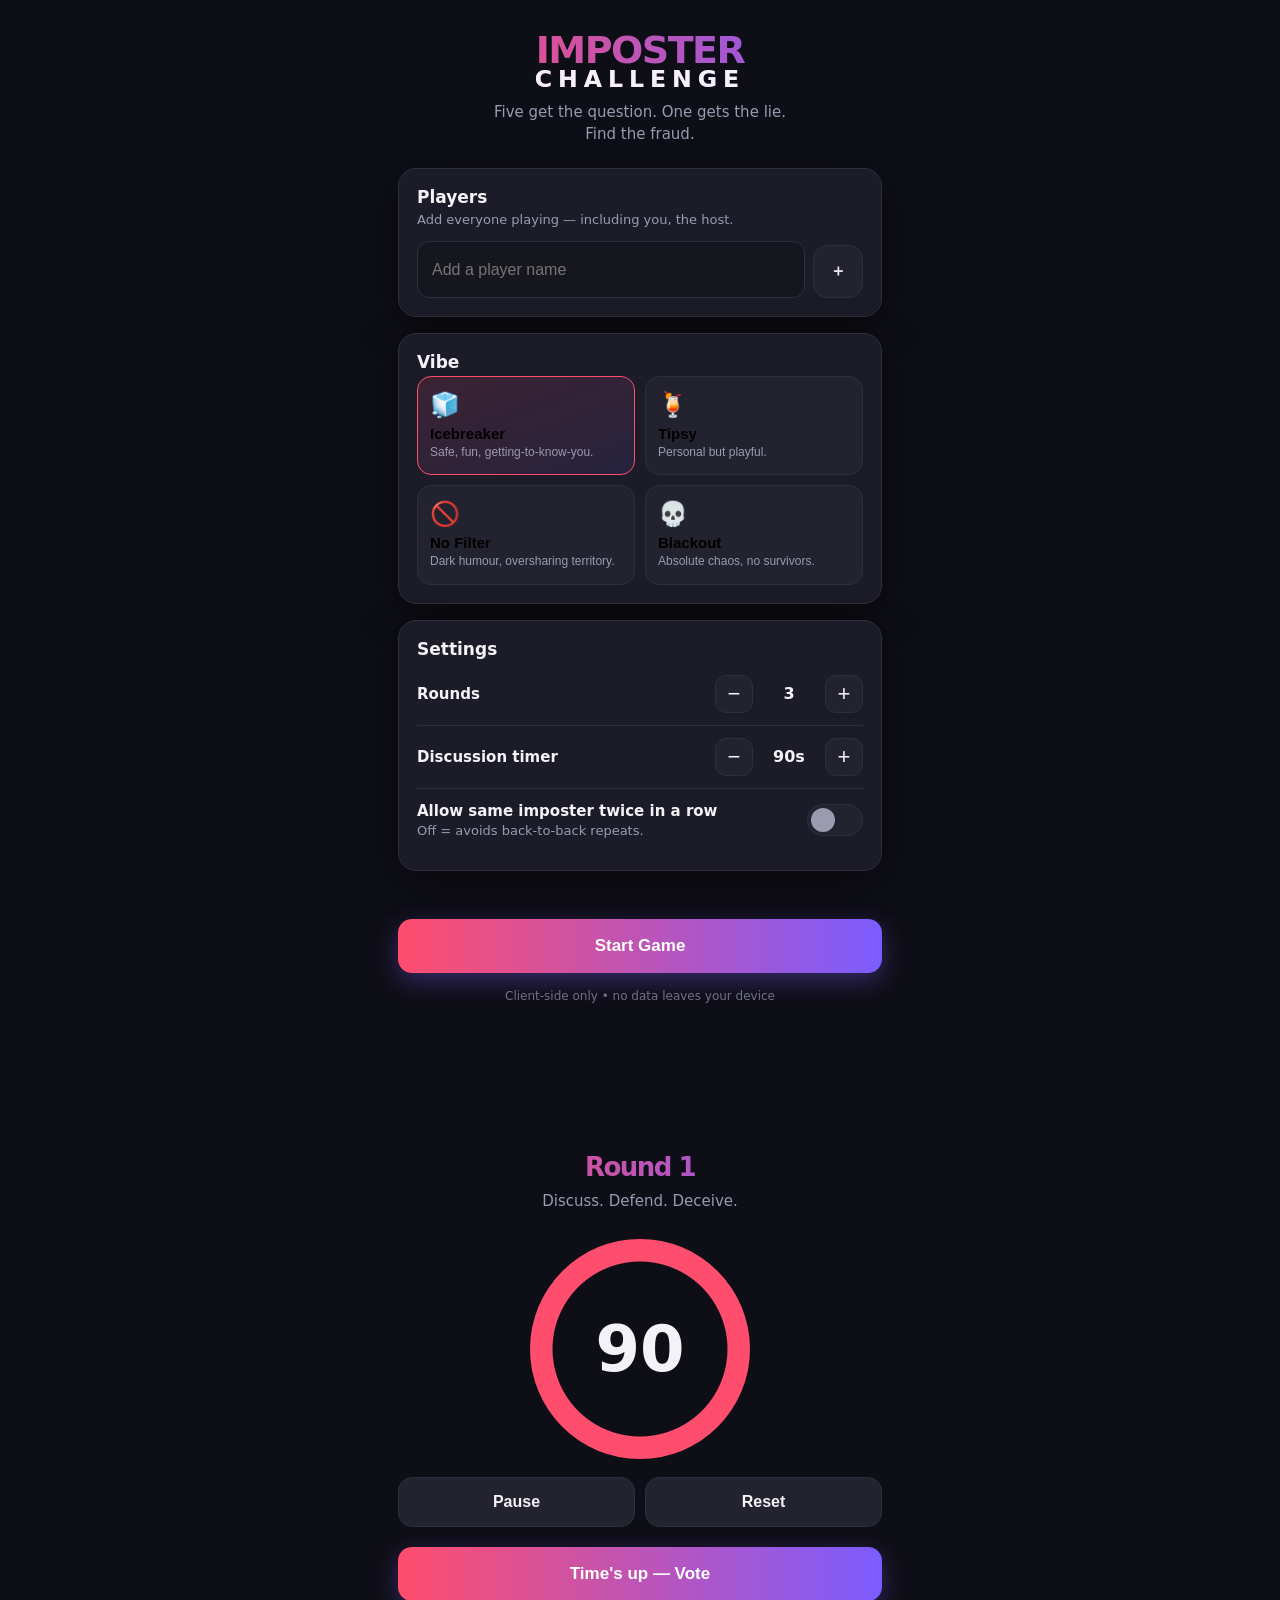
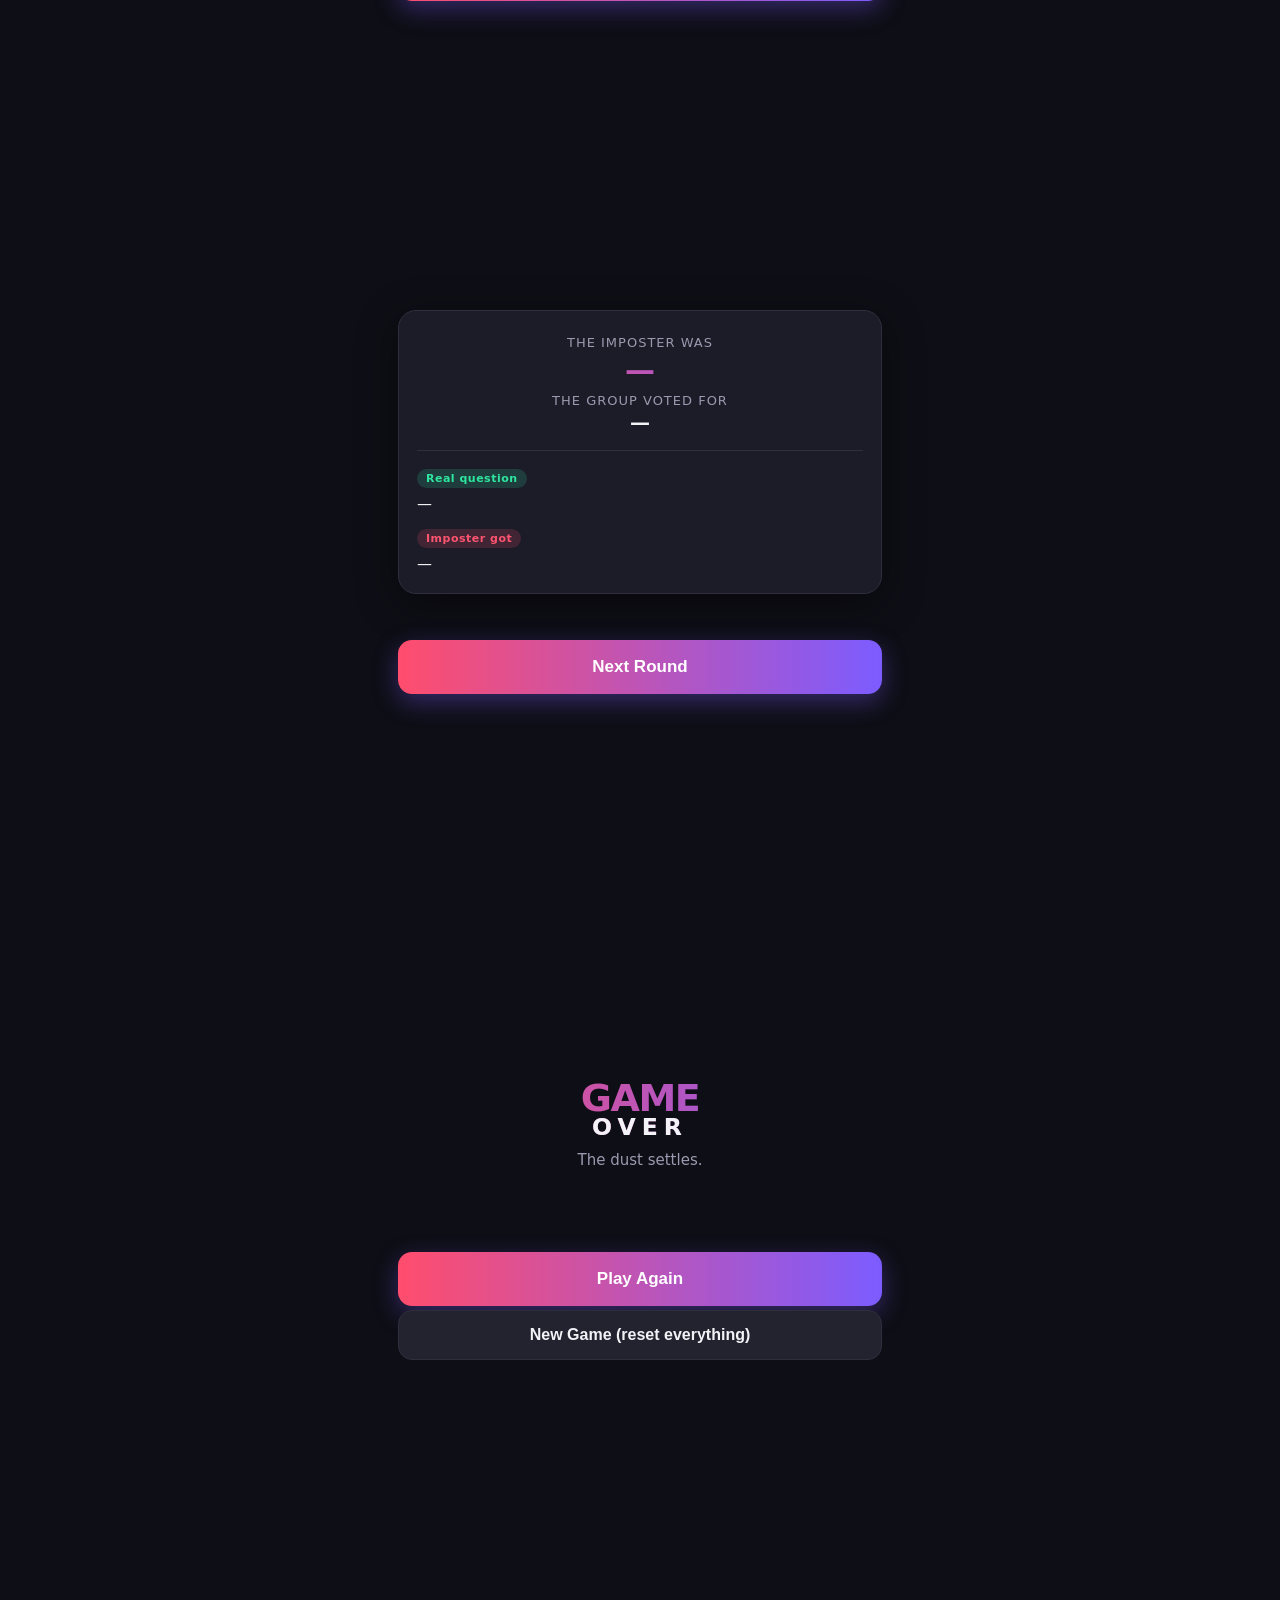
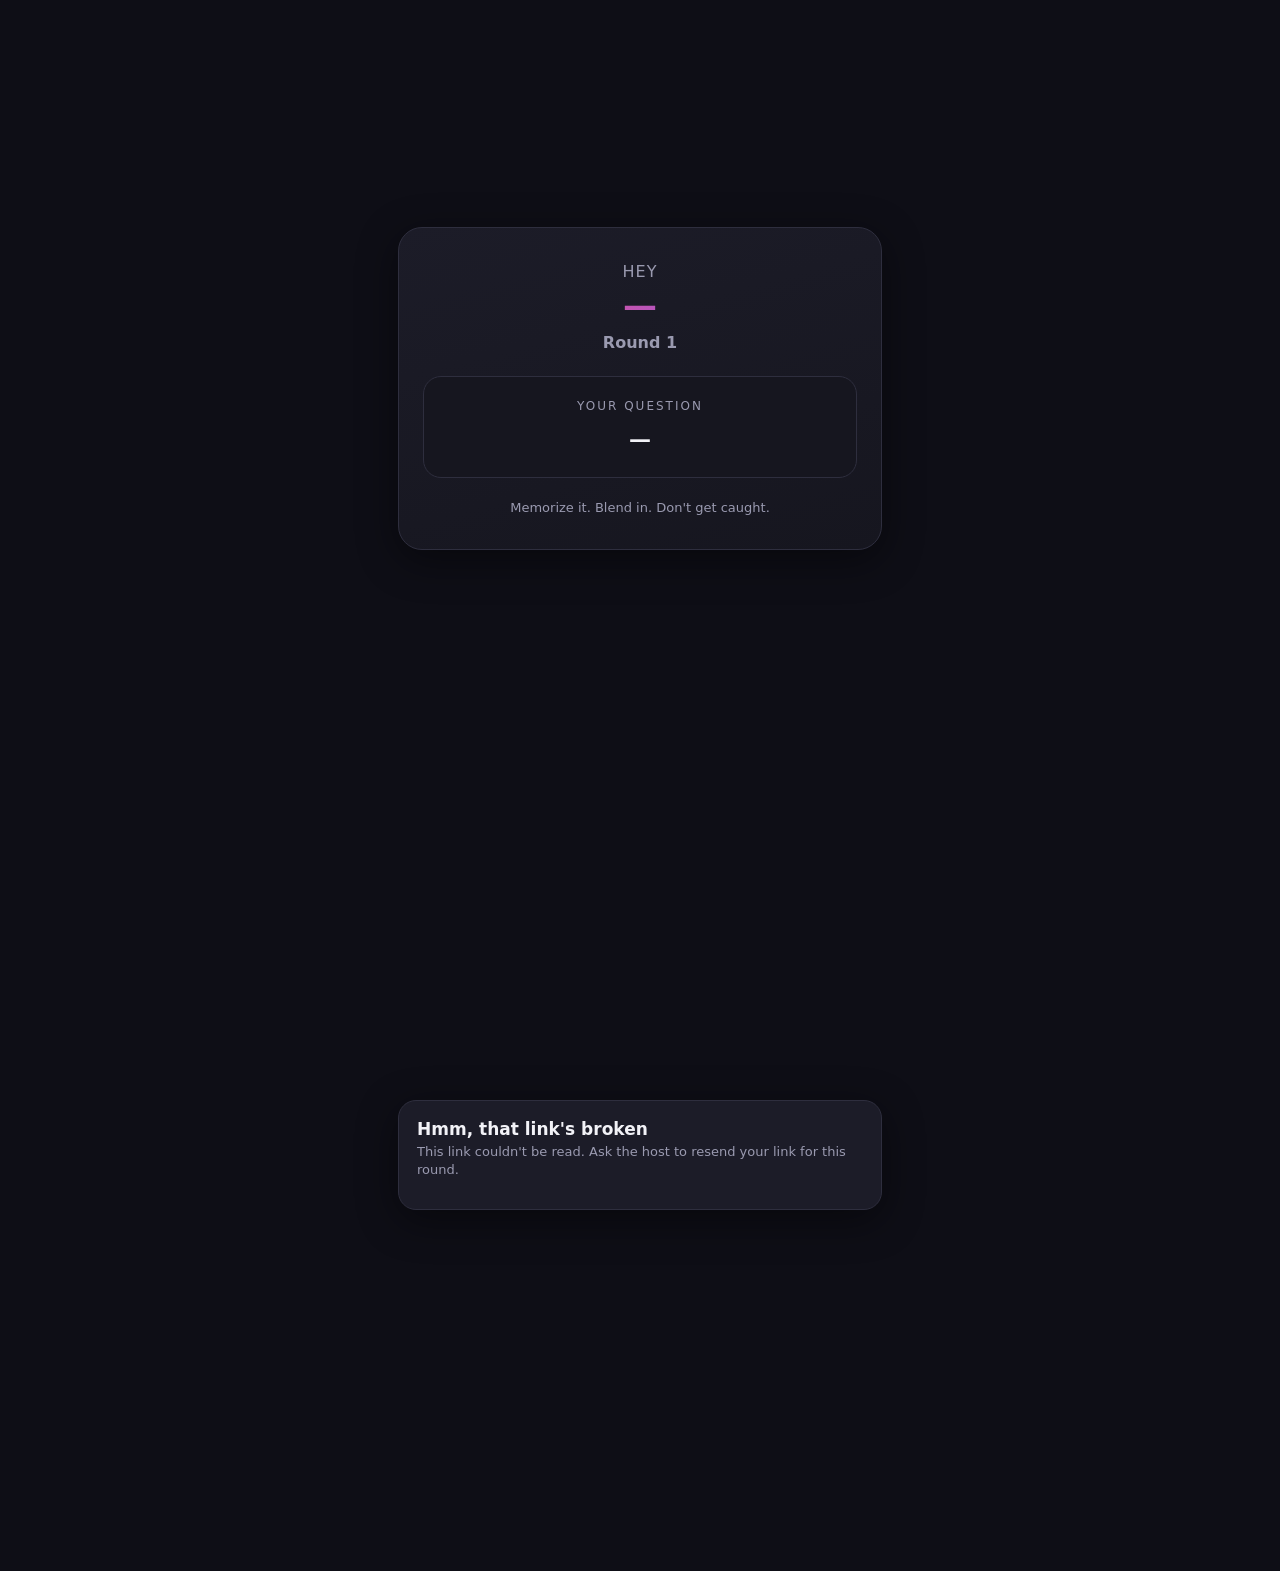
==== index.html @ ab9549d3 "Imposter Challenge: client-side party game Host sets up players, vibe, rounds and timer; the game se" ====
<!DOCTYPE html>
<html lang="en">
<head>
  <meta charset="UTF-8" />
  <meta name="viewport" content="width=device-width, initial-scale=1.0, maximum-scale=1.0, user-scalable=no" />
  <meta name="theme-color" content="#0e0e16" />
  <title>Imposter Challenge</title>
  <link rel="stylesheet" href="style.css" />
  <link rel="preconnect" href="https://fonts.googleapis.com" />
</head>
<body>
  <div id="app">
    <!-- ============ HOST: SETUP ============ -->
    <section class="screen" id="screen-setup">
      <header class="hero">
        <h1 class="logo">IMPOSTER<span class="logo-accent">CHALLENGE</span></h1>
        <p class="tagline">Five get the question. One gets the lie. Find the fraud.</p>
      </header>

      <div class="card">
        <h2 class="card-title">Players</h2>
        <p class="hint">Add everyone playing — including you, the host.</p>
        <div id="player-list" class="player-list"></div>
        <div class="add-row">
          <input type="text" id="player-input" placeholder="Add a player name" autocomplete="off" maxlength="20" />
          <button class="btn btn-ghost btn-add" id="btn-add-player" type="button">＋</button>
        </div>
      </div>

      <div class="card">
        <h2 class="card-title">Vibe</h2>
        <div class="vibe-grid" id="vibe-grid"></div>
      </div>

      <div class="card">
        <h2 class="card-title">Settings</h2>
        <div class="setting-row">
          <label for="rounds-input">Rounds</label>
          <div class="stepper">
            <button type="button" class="step" data-step="rounds" data-dir="-1">−</button>
            <span id="rounds-val">3</span>
            <button type="button" class="step" data-step="rounds" data-dir="1">+</button>
          </div>
        </div>
        <div class="setting-row">
          <label for="timer-input">Discussion timer</label>
          <div class="stepper">
            <button type="button" class="step" data-step="timer" data-dir="-1">−</button>
            <span id="timer-val">90s</span>
            <button type="button" class="step" data-step="timer" data-dir="1">+</button>
          </div>
        </div>
        <div class="setting-row toggle-row">
          <div>
            <label>Allow same imposter twice in a row</label>
            <p class="hint hint-inline">Off = avoids back-to-back repeats.</p>
          </div>
          <button type="button" class="toggle" id="toggle-repeat" aria-pressed="false"><span class="knob"></span></button>
        </div>
      </div>

      <p class="error-msg" id="setup-error"></p>
      <button class="btn btn-primary btn-big" id="btn-start" type="button">Start Game</button>
      <p class="footnote">Client-side only • no data leaves your device</p>
    </section>

    <!-- ============ HOST: SEND LINKS ============ -->
    <section class="screen" id="screen-links" hidden>
      <header class="hero hero-sm">
        <h1 class="logo logo-sm">Round <span id="links-round">1</span></h1>
        <p class="tagline">Send each player their secret question link. Don't peek — one of these is the imposter.</p>
      </header>
      <div id="links-list" class="links-list"></div>
      <button class="btn btn-ghost" id="btn-copy-all" type="button">Copy all links</button>
      <button class="btn btn-primary btn-big" id="btn-links-done" type="button">Everyone's in — Start discussion</button>
    </section>

    <!-- ============ HOST: DISCUSSION TIMER ============ -->
    <section class="screen screen-center" id="screen-timer" hidden>
      <header class="hero hero-sm">
        <h1 class="logo logo-sm">Round <span id="timer-round">1</span></h1>
        <p class="tagline">Discuss. Defend. Deceive.</p>
      </header>
      <div class="timer-ring" id="timer-ring">
        <span class="timer-num" id="timer-display">90</span>
      </div>
      <div class="timer-controls">
        <button class="btn btn-ghost" id="btn-timer-toggle" type="button">Pause</button>
        <button class="btn btn-ghost" id="btn-timer-reset" type="button">Reset</button>
      </div>
      <button class="btn btn-primary btn-big" id="btn-to-vote" type="button">Time's up — Vote</button>
    </section>

    <!-- ============ HOST: VOTING ============ -->
    <section class="screen" id="screen-vote" hidden>
      <header class="hero hero-sm">
        <h1 class="logo logo-sm">Who's the imposter?</h1>
        <p class="tagline">Tap the player the group votes for. (You won't be told if you're right yet.)</p>
      </header>
      <div id="vote-list" class="vote-list"></div>
      <p class="error-msg" id="vote-error"></p>
      <button class="btn btn-primary btn-big" id="btn-reveal" type="button">Lock in vote &amp; Reveal</button>
    </section>

    <!-- ============ HOST: REVEAL ============ -->
    <section class="screen screen-center" id="screen-reveal" hidden>
      <div class="reveal-verdict" id="reveal-verdict"></div>
      <div class="card reveal-card">
        <p class="reveal-line">The imposter was</p>
        <h2 class="reveal-name" id="reveal-imposter">—</h2>
        <p class="reveal-line">The group voted for</p>
        <h3 class="reveal-voted" id="reveal-voted">—</h3>
        <hr class="reveal-hr" />
        <div class="qrow">
          <span class="qtag qtag-real">Real question</span>
          <p id="reveal-q-real">—</p>
        </div>
        <div class="qrow">
          <span class="qtag qtag-imp">Imposter got</span>
          <p id="reveal-q-imp">—</p>
        </div>
      </div>
      <div class="scoreboard" id="reveal-scoreboard"></div>
      <button class="btn btn-primary btn-big" id="btn-next-round" type="button">Next Round</button>
    </section>

    <!-- ============ HOST: FINAL ============ -->
    <section class="screen screen-center" id="screen-final" hidden>
      <header class="hero">
        <h1 class="logo">GAME<span class="logo-accent">OVER</span></h1>
        <p class="tagline" id="final-tagline">The dust settles.</p>
      </header>
      <div class="podium" id="final-podium"></div>
      <div class="scoreboard scoreboard-final" id="final-scoreboard"></div>
      <button class="btn btn-primary btn-big" id="btn-play-again" type="button">Play Again</button>
      <button class="btn btn-ghost" id="btn-new-game" type="button">New Game (reset everything)</button>
    </section>

    <!-- ============ PLAYER VIEW ============ -->
    <section class="screen screen-center player-screen" id="screen-player" hidden>
      <div class="player-card">
        <p class="player-hello">Hey</p>
        <h1 class="player-name" id="player-name">—</h1>
        <p class="player-round">Round <span id="player-round">1</span></p>
        <div class="player-q-wrap">
          <p class="player-q-label">Your question</p>
          <p class="player-q" id="player-question">—</p>
        </div>
        <p class="player-foot">Memorize it. Blend in. Don't get caught.</p>
      </div>
    </section>

    <!-- ============ PLAYER: BAD LINK ============ -->
    <section class="screen screen-center" id="screen-error" hidden>
      <div class="card">
        <h2 class="card-title">Hmm, that link's broken</h2>
        <p class="hint">This link couldn't be read. Ask the host to resend your link for this round.</p>
      </div>
    </section>
  </div>

  <div class="toast" id="toast" hidden></div>
  <script src="app.js"></script>
</body>
</html>
---- style.css ----
:root {
  --bg: #0e0e16;
  --bg-2: #16161f;
  --card: #1c1c28;
  --card-2: #23232f;
  --line: #2e2e3e;
  --text: #f2f2f7;
  --muted: #9a9ab0;
  --accent: #ff4d6d;
  --accent-2: #7c5cff;
  --good: #2ee6a0;
  --bad: #ff5470;
  --warn: #ffce4a;
  --radius: 18px;
  --shadow: 0 10px 40px rgba(0, 0, 0, 0.45);
}

* { box-sizing: border-box; -webkit-tap-highlight-color: transparent; }

html, body {
  margin: 0;
  padding: 0;
  background: var(--bg);
  color: var(--text);
  font-family: -apple-system, BlinkMacSystemFont, "Segoe UI", system-ui, sans-serif;
  -webkit-font-smoothing: antialiased;
}

body {
  background:
    radial-gradient(1200px 600px at 80% -10%, rgba(124, 92, 255, 0.18), transparent 60%),
    radial-gradient(900px 500px at -10% 110%, rgba(255, 77, 109, 0.16), transparent 55%),
    var(--bg);
  min-height: 100dvh;
}

#app {
  max-width: 520px;
  margin: 0 auto;
  padding: 22px 18px 48px;
}

.screen { animation: fade 0.35s ease; }
.screen-center { display: flex; flex-direction: column; align-items: stretch; min-height: 80dvh; justify-content: center; }
@keyframes fade { from { opacity: 0; transform: translateY(8px); } to { opacity: 1; transform: none; } }

/* ---- Hero / headers ---- */
.hero { text-align: center; margin: 10px 0 22px; }
.hero-sm { margin: 6px 0 18px; }
.logo {
  font-size: 38px;
  font-weight: 900;
  letter-spacing: -1.5px;
  line-height: 0.95;
  margin: 0;
  background: linear-gradient(90deg, var(--accent), var(--accent-2));
  -webkit-background-clip: text;
  background-clip: text;
  color: transparent;
}
.logo-sm { font-size: 26px; }
.logo-accent { display: block; color: var(--text); -webkit-text-fill-color: var(--text); background: none; font-size: 0.62em; letter-spacing: 6px; }
.tagline { color: var(--muted); margin: 12px auto 0; font-size: 15px; max-width: 34ch; line-height: 1.45; }

/* ---- Cards ---- */
.card {
  background: var(--card);
  border: 1px solid var(--line);
  border-radius: var(--radius);
  padding: 18px;
  margin-bottom: 16px;
  box-shadow: var(--shadow);
}
.card-title { margin: 0 0 4px; font-size: 17px; font-weight: 700; }
.hint { color: var(--muted); font-size: 13px; margin: 0 0 12px; line-height: 1.4; }
.hint-inline { margin: 2px 0 0; }
.footnote { text-align: center; color: var(--muted); font-size: 12px; margin-top: 16px; opacity: 0.7; }

/* ---- Players ---- */
.player-list { display: flex; flex-direction: column; gap: 8px; margin-bottom: 12px; }
.player-list:empty { margin-bottom: 0; }
.player-chip {
  display: flex; align-items: center; justify-content: space-between;
  background: var(--card-2); border: 1px solid var(--line);
  border-radius: 12px; padding: 11px 14px; font-weight: 600; animation: fade 0.2s ease;
}
.player-chip .x { color: var(--muted); font-size: 20px; line-height: 1; cursor: pointer; padding: 0 4px; background: none; border: none; }
.player-chip .x:active { color: var(--bad); }
.add-row { display: flex; gap: 8px; }
input[type="text"] {
  flex: 1; background: var(--bg-2); border: 1px solid var(--line); color: var(--text);
  border-radius: 12px; padding: 13px 14px; font-size: 16px; outline: none;
}
input[type="text"]:focus { border-color: var(--accent-2); }
.btn-add { width: 50px; flex: 0 0 50px; font-size: 22px; padding: 0; }

/* ---- Vibe ---- */
.vibe-grid { display: grid; grid-template-columns: 1fr 1fr; gap: 10px; }
.vibe {
  background: var(--card-2); border: 1.5px solid var(--line); border-radius: 14px;
  padding: 14px 12px; cursor: pointer; text-align: left; transition: border-color 0.15s, transform 0.1s;
}
.vibe:active { transform: scale(0.98); }
.vibe.sel { border-color: var(--accent); background: linear-gradient(160deg, rgba(255,77,109,0.14), rgba(124,92,255,0.10)); }
.vibe .v-emoji { font-size: 24px; }
.vibe .v-label { font-weight: 800; margin: 6px 0 2px; font-size: 15px; }
.vibe .v-blurb { color: var(--muted); font-size: 12px; line-height: 1.35; }

/* ---- Settings ---- */
.setting-row { display: flex; align-items: center; justify-content: space-between; padding: 12px 0; border-bottom: 1px solid var(--line); }
.setting-row:last-child { border-bottom: none; }
.setting-row label { font-weight: 600; font-size: 15px; }
.toggle-row { align-items: center; }
.stepper { display: flex; align-items: center; gap: 14px; }
.stepper span { min-width: 44px; text-align: center; font-weight: 700; font-variant-numeric: tabular-nums; }
.step {
  width: 38px; height: 38px; border-radius: 11px; border: 1px solid var(--line);
  background: var(--card-2); color: var(--text); font-size: 22px; cursor: pointer; line-height: 1;
}
.step:active { background: var(--accent-2); }
.toggle {
  width: 56px; height: 32px; border-radius: 999px; border: 1px solid var(--line);
  background: var(--card-2); position: relative; cursor: pointer; transition: background 0.18s;
  flex: 0 0 56px;
}
.toggle .knob { position: absolute; top: 3px; left: 3px; width: 24px; height: 24px; border-radius: 50%; background: var(--muted); transition: transform 0.18s, background 0.18s; }
.toggle[aria-pressed="true"] { background: var(--accent); }
.toggle[aria-pressed="true"] .knob { transform: translateX(24px); background: #fff; }

/* ---- Buttons ---- */
.btn {
  width: 100%; border: none; border-radius: 14px; padding: 15px; font-size: 16px; font-weight: 700;
  cursor: pointer; color: var(--text); margin-top: 4px; transition: transform 0.1s, filter 0.15s;
}
.btn:active { transform: scale(0.985); }
.btn-primary { background: linear-gradient(90deg, var(--accent), var(--accent-2)); color: #fff; box-shadow: 0 8px 24px rgba(124,92,255,0.35); }
.btn-primary:active { filter: brightness(1.05); }
.btn-ghost { background: var(--card-2); border: 1px solid var(--line); color: var(--text); }
.btn-big { padding: 17px; font-size: 17px; margin-top: 14px; }
.error-msg { color: var(--bad); text-align: center; font-size: 14px; min-height: 18px; margin: 8px 0 0; }

/* ---- Links list ---- */
.links-list { display: flex; flex-direction: column; gap: 10px; margin-bottom: 8px; }
.link-item {
  background: var(--card); border: 1px solid var(--line); border-radius: 14px; padding: 14px;
}
.link-item .li-head { display: flex; align-items: center; justify-content: space-between; margin-bottom: 8px; }
.link-item .li-name { font-weight: 800; font-size: 16px; }
.link-item .li-url { font-size: 12px; color: var(--muted); word-break: break-all; background: var(--bg-2); padding: 8px 10px; border-radius: 9px; line-height: 1.4; }
.li-actions { display: flex; gap: 8px; margin-top: 10px; }
.li-actions .btn { margin-top: 0; padding: 11px; font-size: 14px; }
.btn-copy.copied { background: var(--good); color: #06281c; }

/* ---- Timer ---- */
.timer-ring {
  width: 220px; height: 220px; border-radius: 50%; margin: 8px auto 18px;
  display: flex; align-items: center; justify-content: center;
  background:
    radial-gradient(closest-side, var(--bg) 79%, transparent 80%),
    conic-gradient(var(--accent) var(--pct, 100%), var(--line) 0);
  transition: background 0.3s linear;
}
.timer-ring.low { --ringcol: var(--bad); }
.timer-num { font-size: 64px; font-weight: 900; font-variant-numeric: tabular-nums; }
.timer-controls { display: flex; gap: 10px; margin-bottom: 6px; }
.timer-controls .btn { margin-top: 0; }
@keyframes pulse { 0%,100% { transform: scale(1); } 50% { transform: scale(1.04); } }
.timer-ring.pulsing { animation: pulse 1s ease-in-out infinite; }

/* ---- Voting ---- */
.vote-list { display: flex; flex-direction: column; gap: 10px; margin-bottom: 6px; }
.vote-opt {
  display: flex; align-items: center; justify-content: space-between;
  background: var(--card); border: 1.5px solid var(--line); border-radius: 14px;
  padding: 16px 18px; font-weight: 700; font-size: 16px; cursor: pointer; transition: border-color 0.15s, transform 0.1s;
}
.vote-opt:active { transform: scale(0.99); }
.vote-opt.sel { border-color: var(--accent); background: linear-gradient(160deg, rgba(255,77,109,0.16), transparent); }
.vote-opt .tick { opacity: 0; color: var(--accent); font-size: 20px; }
.vote-opt.sel .tick { opacity: 1; }

/* ---- Reveal ---- */
.reveal-verdict { text-align: center; font-size: 26px; font-weight: 900; margin-bottom: 14px; letter-spacing: -0.5px; }
.reveal-verdict.caught { color: var(--good); }
.reveal-verdict.escaped { color: var(--bad); }
.reveal-card { text-align: center; }
.reveal-line { color: var(--muted); font-size: 13px; margin: 6px 0 2px; text-transform: uppercase; letter-spacing: 1px; }
.reveal-name { font-size: 30px; margin: 0 0 6px; font-weight: 900; background: linear-gradient(90deg, var(--accent), var(--accent-2)); -webkit-background-clip: text; background-clip: text; color: transparent; }
.reveal-voted { font-size: 20px; margin: 0; font-weight: 700; }
.reveal-hr { border: none; border-top: 1px solid var(--line); margin: 16px 0; }
.qrow { text-align: left; margin-bottom: 12px; }
.qrow:last-child { margin-bottom: 0; }
.qtag { display: inline-block; font-size: 11px; font-weight: 800; padding: 3px 9px; border-radius: 999px; margin-bottom: 6px; letter-spacing: 0.5px; }
.qtag-real { background: rgba(46,230,160,0.16); color: var(--good); }
.qtag-imp { background: rgba(255,84,112,0.16); color: var(--bad); }
.qrow p { margin: 0; font-size: 15px; line-height: 1.4; }

/* ---- Scoreboard ---- */
.scoreboard { margin-top: 16px; display: flex; flex-direction: column; gap: 7px; }
.score-row { display: flex; align-items: center; justify-content: space-between; background: var(--card); border: 1px solid var(--line); border-radius: 11px; padding: 11px 15px; }
.score-row .s-name { font-weight: 600; }
.score-row .s-pts { font-weight: 800; font-variant-numeric: tabular-nums; color: var(--warn); }
.score-row.lead { border-color: var(--warn); }
.scoreboard-final .score-row { padding: 13px 16px; }

/* ---- Podium ---- */
.podium { display: flex; align-items: flex-end; justify-content: center; gap: 10px; margin: 10px 0 18px; }
.pod { background: var(--card); border: 1px solid var(--line); border-radius: 14px 14px 0 0; padding: 12px 8px; text-align: center; flex: 1; max-width: 120px; }
.pod .p-medal { font-size: 26px; }
.pod .p-name { font-weight: 800; font-size: 14px; margin: 6px 0 2px; word-break: break-word; }
.pod .p-pts { color: var(--warn); font-weight: 800; font-size: 13px; }
.pod-1 { padding-bottom: 34px; border-color: var(--warn); }
.pod-2 { padding-bottom: 20px; }
.pod-3 { padding-bottom: 10px; }

/* ---- Player view ---- */
.player-screen { min-height: 92dvh; }
.player-card {
  background: linear-gradient(165deg, var(--card), var(--bg-2));
  border: 1px solid var(--line); border-radius: 24px; padding: 34px 24px; text-align: center;
  box-shadow: var(--shadow); animation: fade 0.4s ease;
}
.player-hello { color: var(--muted); font-size: 16px; margin: 0; letter-spacing: 1px; text-transform: uppercase; }
.player-name { font-size: 34px; margin: 4px 0 0; font-weight: 900; background: linear-gradient(90deg, var(--accent), var(--accent-2)); -webkit-background-clip: text; background-clip: text; color: transparent; }
.player-round { color: var(--muted); margin: 8px 0 24px; font-weight: 600; }
.player-q-wrap { background: var(--bg-2); border: 1px solid var(--line); border-radius: 18px; padding: 22px 18px; margin-bottom: 22px; }
.player-q-label { font-size: 12px; color: var(--muted); text-transform: uppercase; letter-spacing: 2px; margin: 0 0 12px; }
.player-q { font-size: 22px; font-weight: 700; line-height: 1.35; margin: 0; }
.player-foot { color: var(--muted); font-size: 13px; margin: 0; }

/* ---- Toast ---- */
.toast {
  position: fixed; left: 50%; bottom: 28px; transform: translateX(-50%) translateY(20px);
  background: var(--text); color: var(--bg); padding: 12px 20px; border-radius: 999px;
  font-weight: 700; font-size: 14px; box-shadow: var(--shadow); opacity: 0; transition: opacity 0.2s, transform 0.2s; z-index: 50;
}
.toast.show { opacity: 1; transform: translateX(-50%) translateY(0); }

@media (max-width: 360px) {
  .logo { font-size: 32px; }
  .vibe-grid { grid-template-columns: 1fr; }
}
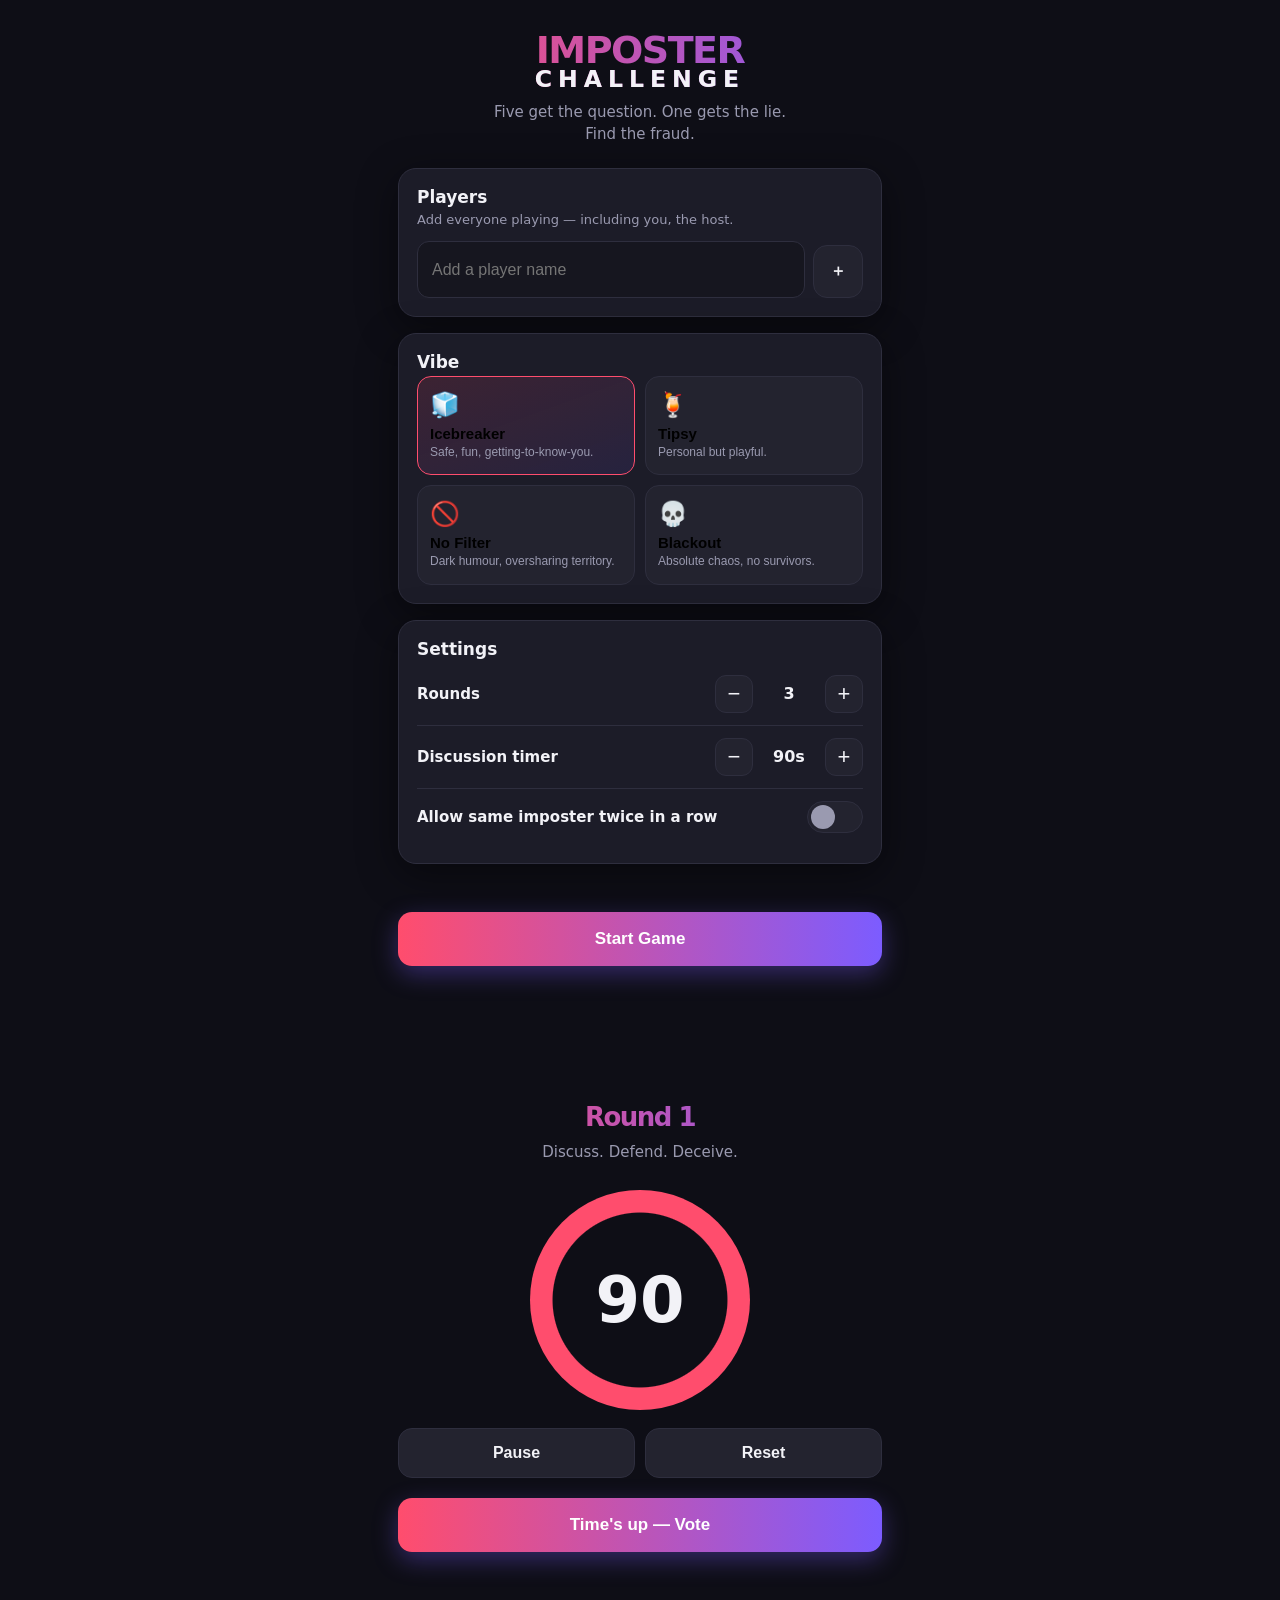
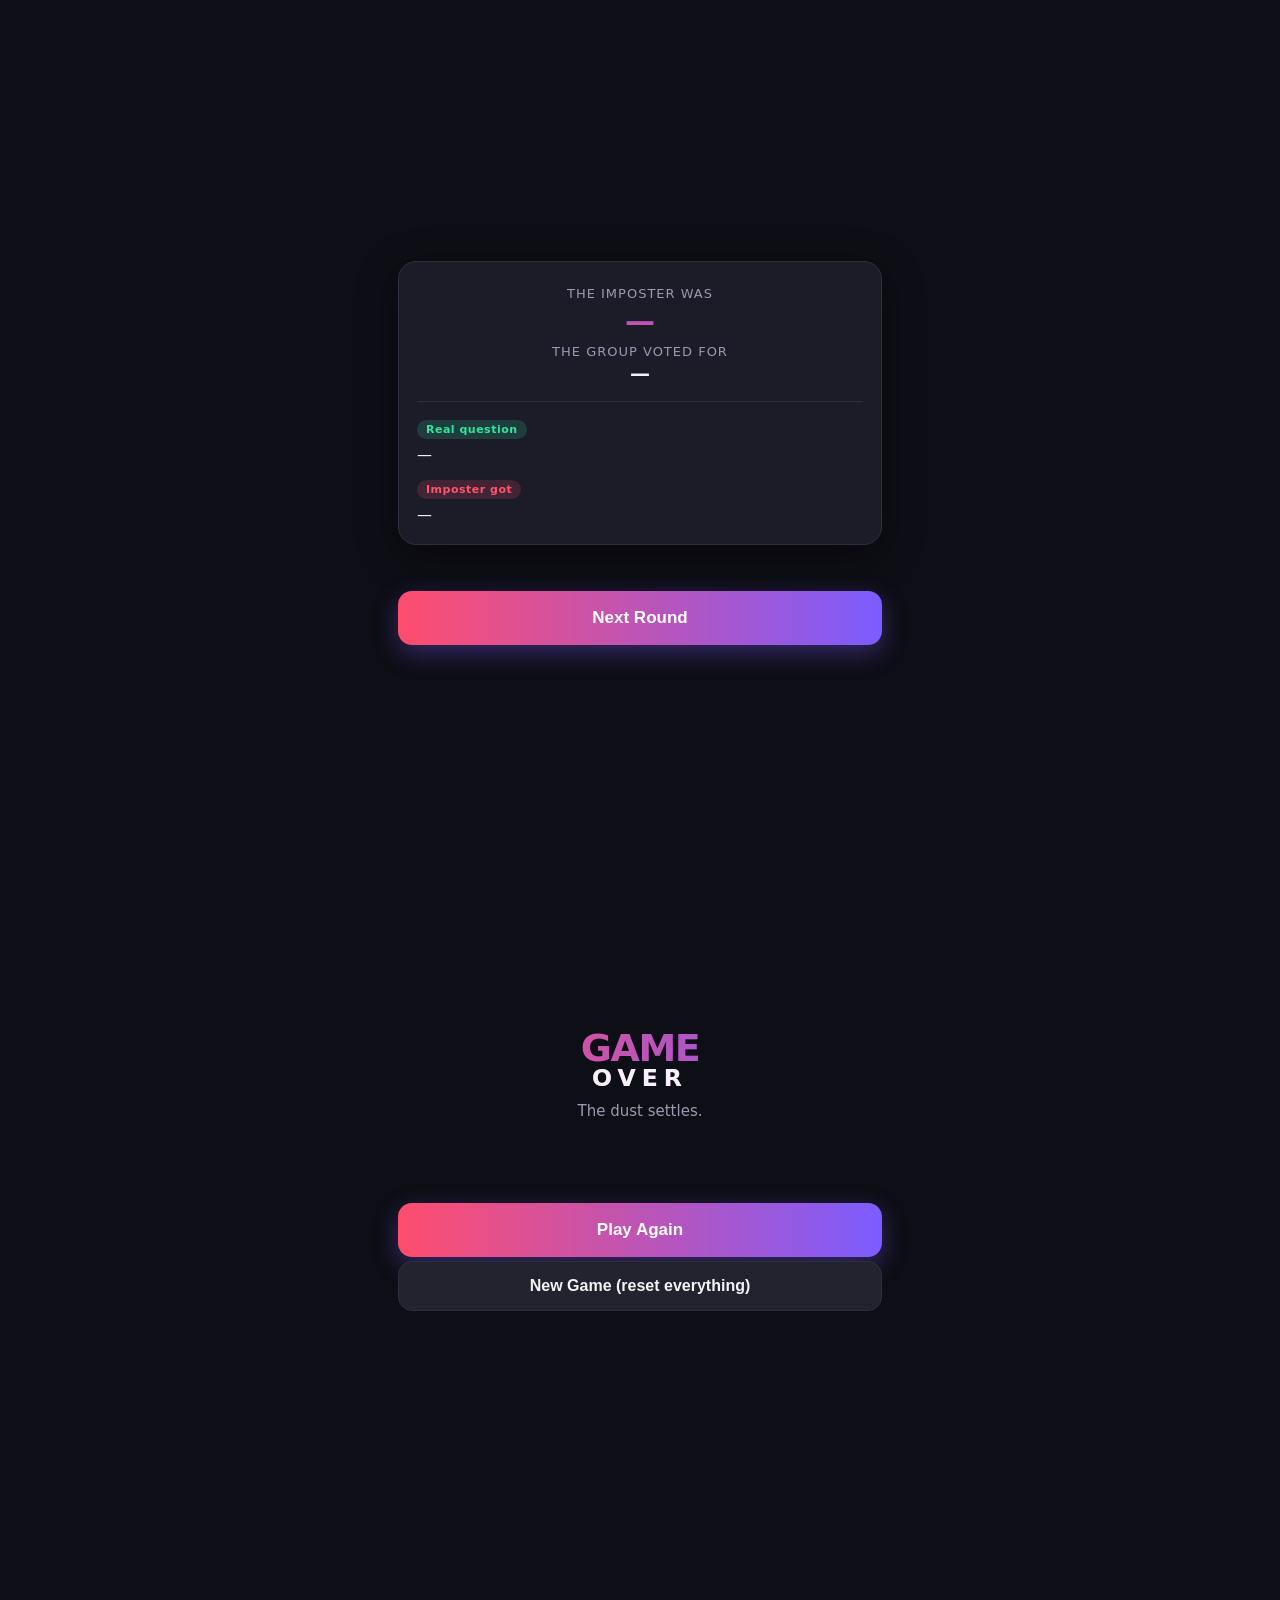
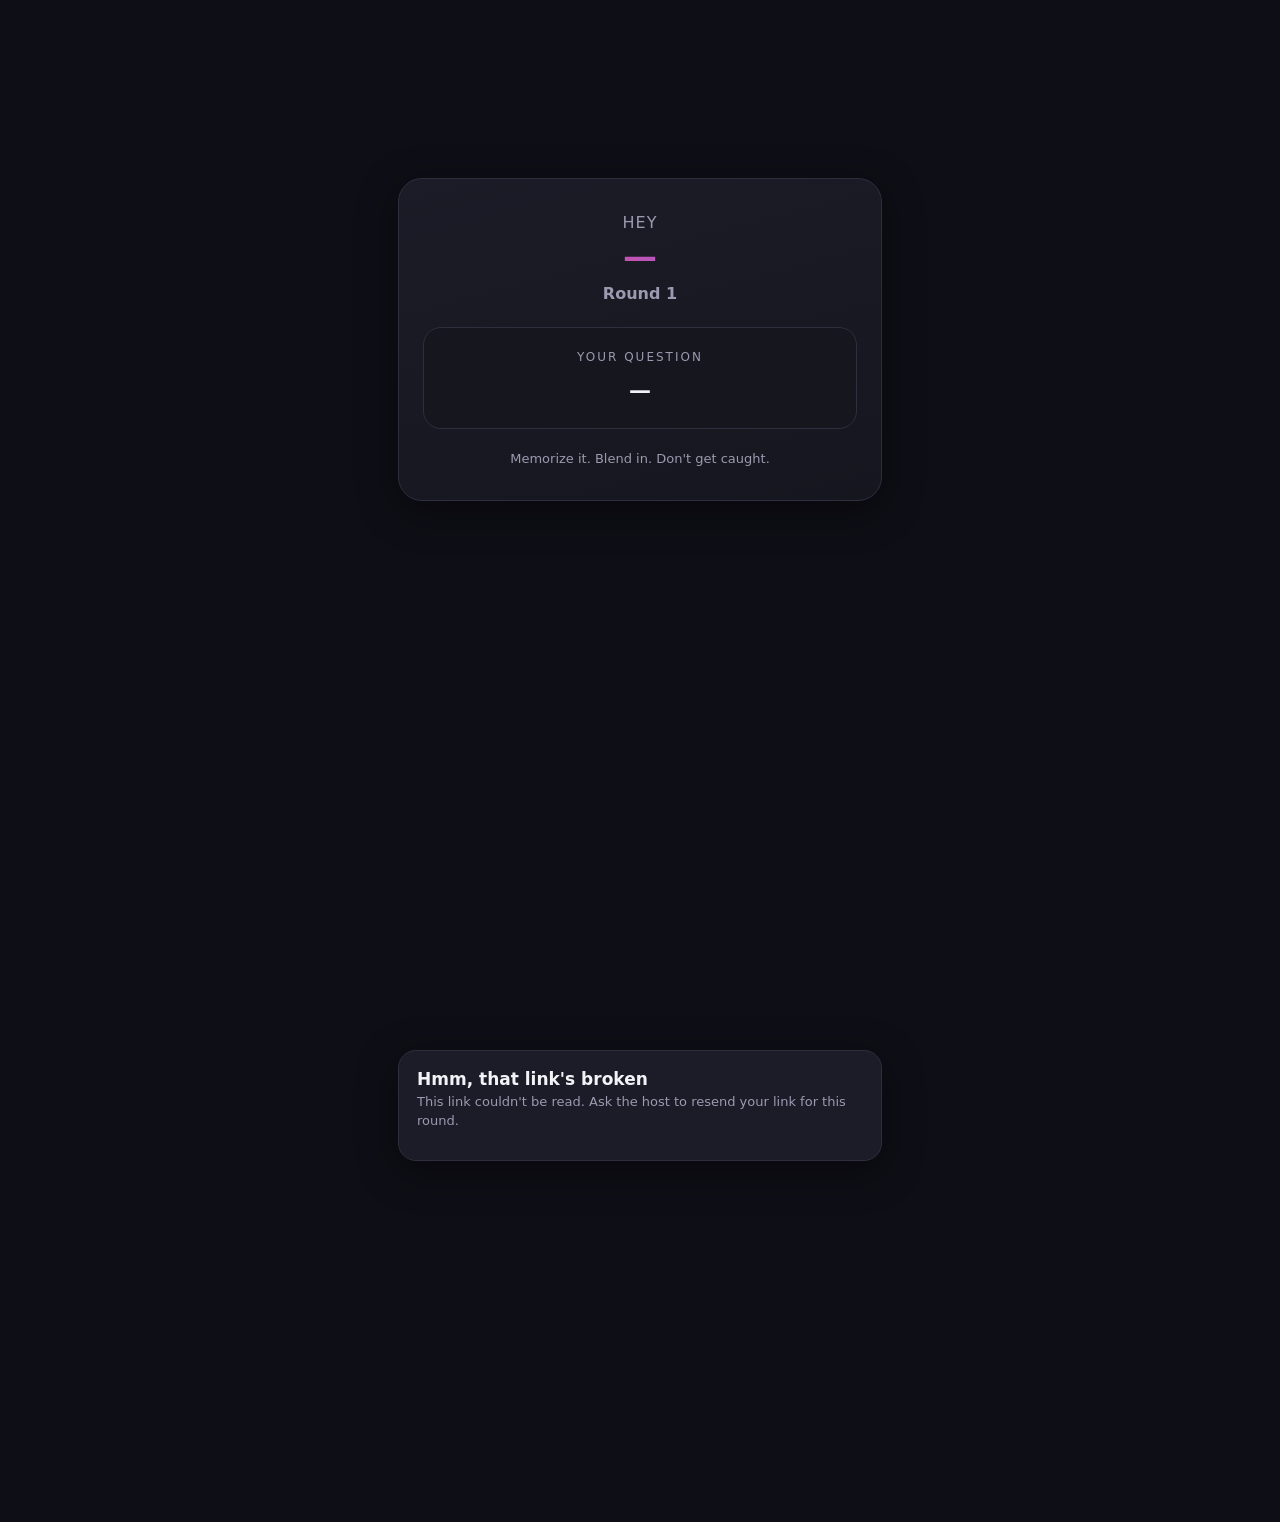
==== commit 2ca737ed: "Fix Start Game doing nothing; trim two copy lines goToPhase() rendered each phase's content but neve" ====
--- a/index.html
+++ b/index.html
@@ -53,7 +53,6 @@
         <div class="setting-row toggle-row">
           <div>
             <label>Allow same imposter twice in a row</label>
-            <p class="hint hint-inline">Off = avoids back-to-back repeats.</p>
           </div>
           <button type="button" class="toggle" id="toggle-repeat" aria-pressed="false"><span class="knob"></span></button>
         </div>
@@ -61,7 +60,6 @@
 
       <p class="error-msg" id="setup-error"></p>
       <button class="btn btn-primary btn-big" id="btn-start" type="button">Start Game</button>
-      <p class="footnote">Client-side only • no data leaves your device</p>
     </section>
 
     <!-- ============ HOST: SEND LINKS ============ -->
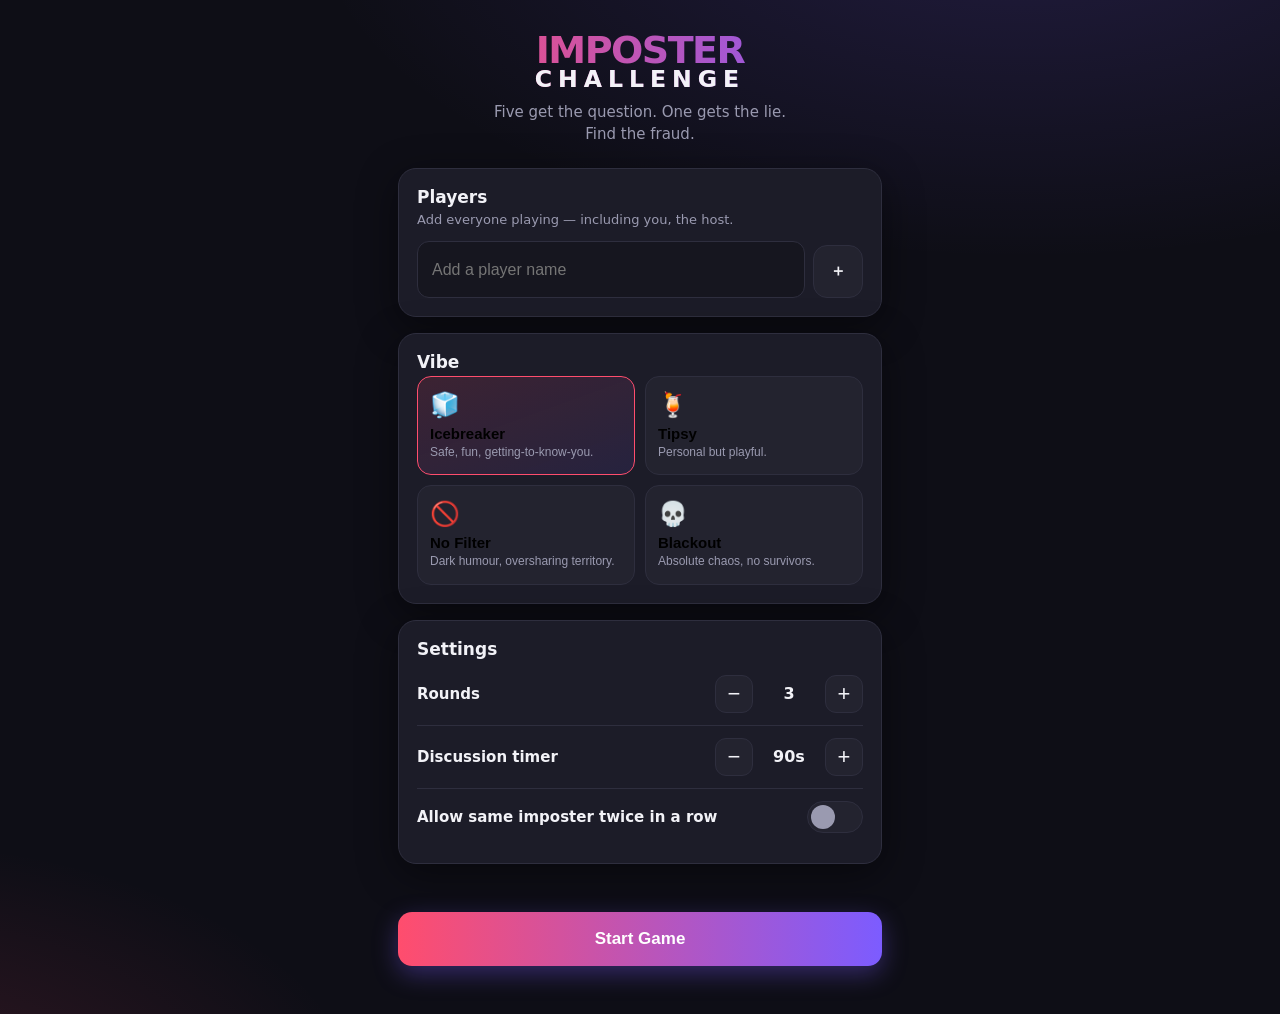
==== commit d68e0c9e: "Split screens into partials, fix vote contrast, spicier questions - Move each screen's markup into s" ====
--- a/index.html
+++ b/index.html
@@ -6,157 +6,10 @@
   <meta name="theme-color" content="#0e0e16" />
   <title>Imposter Challenge</title>
   <link rel="stylesheet" href="style.css" />
-  <link rel="preconnect" href="https://fonts.googleapis.com" />
 </head>
 <body>
-  <div id="app">
-    <!-- ============ HOST: SETUP ============ -->
-    <section class="screen" id="screen-setup">
-      <header class="hero">
-        <h1 class="logo">IMPOSTER<span class="logo-accent">CHALLENGE</span></h1>
-        <p class="tagline">Five get the question. One gets the lie. Find the fraud.</p>
-      </header>
-
-      <div class="card">
-        <h2 class="card-title">Players</h2>
-        <p class="hint">Add everyone playing — including you, the host.</p>
-        <div id="player-list" class="player-list"></div>
-        <div class="add-row">
-          <input type="text" id="player-input" placeholder="Add a player name" autocomplete="off" maxlength="20" />
-          <button class="btn btn-ghost btn-add" id="btn-add-player" type="button">＋</button>
-        </div>
-      </div>
-
-      <div class="card">
-        <h2 class="card-title">Vibe</h2>
-        <div class="vibe-grid" id="vibe-grid"></div>
-      </div>
-
-      <div class="card">
-        <h2 class="card-title">Settings</h2>
-        <div class="setting-row">
-          <label for="rounds-input">Rounds</label>
-          <div class="stepper">
-            <button type="button" class="step" data-step="rounds" data-dir="-1">−</button>
-            <span id="rounds-val">3</span>
-            <button type="button" class="step" data-step="rounds" data-dir="1">+</button>
-          </div>
-        </div>
-        <div class="setting-row">
-          <label for="timer-input">Discussion timer</label>
-          <div class="stepper">
-            <button type="button" class="step" data-step="timer" data-dir="-1">−</button>
-            <span id="timer-val">90s</span>
-            <button type="button" class="step" data-step="timer" data-dir="1">+</button>
-          </div>
-        </div>
-        <div class="setting-row toggle-row">
-          <div>
-            <label>Allow same imposter twice in a row</label>
-          </div>
-          <button type="button" class="toggle" id="toggle-repeat" aria-pressed="false"><span class="knob"></span></button>
-        </div>
-      </div>
-
-      <p class="error-msg" id="setup-error"></p>
-      <button class="btn btn-primary btn-big" id="btn-start" type="button">Start Game</button>
-    </section>
-
-    <!-- ============ HOST: SEND LINKS ============ -->
-    <section class="screen" id="screen-links" hidden>
-      <header class="hero hero-sm">
-        <h1 class="logo logo-sm">Round <span id="links-round">1</span></h1>
-        <p class="tagline">Send each player their secret question link. Don't peek — one of these is the imposter.</p>
-      </header>
-      <div id="links-list" class="links-list"></div>
-      <button class="btn btn-ghost" id="btn-copy-all" type="button">Copy all links</button>
-      <button class="btn btn-primary btn-big" id="btn-links-done" type="button">Everyone's in — Start discussion</button>
-    </section>
-
-    <!-- ============ HOST: DISCUSSION TIMER ============ -->
-    <section class="screen screen-center" id="screen-timer" hidden>
-      <header class="hero hero-sm">
-        <h1 class="logo logo-sm">Round <span id="timer-round">1</span></h1>
-        <p class="tagline">Discuss. Defend. Deceive.</p>
-      </header>
-      <div class="timer-ring" id="timer-ring">
-        <span class="timer-num" id="timer-display">90</span>
-      </div>
-      <div class="timer-controls">
-        <button class="btn btn-ghost" id="btn-timer-toggle" type="button">Pause</button>
-        <button class="btn btn-ghost" id="btn-timer-reset" type="button">Reset</button>
-      </div>
-      <button class="btn btn-primary btn-big" id="btn-to-vote" type="button">Time's up — Vote</button>
-    </section>
-
-    <!-- ============ HOST: VOTING ============ -->
-    <section class="screen" id="screen-vote" hidden>
-      <header class="hero hero-sm">
-        <h1 class="logo logo-sm">Who's the imposter?</h1>
-        <p class="tagline">Tap the player the group votes for. (You won't be told if you're right yet.)</p>
-      </header>
-      <div id="vote-list" class="vote-list"></div>
-      <p class="error-msg" id="vote-error"></p>
-      <button class="btn btn-primary btn-big" id="btn-reveal" type="button">Lock in vote &amp; Reveal</button>
-    </section>
-
-    <!-- ============ HOST: REVEAL ============ -->
-    <section class="screen screen-center" id="screen-reveal" hidden>
-      <div class="reveal-verdict" id="reveal-verdict"></div>
-      <div class="card reveal-card">
-        <p class="reveal-line">The imposter was</p>
-        <h2 class="reveal-name" id="reveal-imposter">—</h2>
-        <p class="reveal-line">The group voted for</p>
-        <h3 class="reveal-voted" id="reveal-voted">—</h3>
-        <hr class="reveal-hr" />
-        <div class="qrow">
-          <span class="qtag qtag-real">Real question</span>
-          <p id="reveal-q-real">—</p>
-        </div>
-        <div class="qrow">
-          <span class="qtag qtag-imp">Imposter got</span>
-          <p id="reveal-q-imp">—</p>
-        </div>
-      </div>
-      <div class="scoreboard" id="reveal-scoreboard"></div>
-      <button class="btn btn-primary btn-big" id="btn-next-round" type="button">Next Round</button>
-    </section>
-
-    <!-- ============ HOST: FINAL ============ -->
-    <section class="screen screen-center" id="screen-final" hidden>
-      <header class="hero">
-        <h1 class="logo">GAME<span class="logo-accent">OVER</span></h1>
-        <p class="tagline" id="final-tagline">The dust settles.</p>
-      </header>
-      <div class="podium" id="final-podium"></div>
-      <div class="scoreboard scoreboard-final" id="final-scoreboard"></div>
-      <button class="btn btn-primary btn-big" id="btn-play-again" type="button">Play Again</button>
-      <button class="btn btn-ghost" id="btn-new-game" type="button">New Game (reset everything)</button>
-    </section>
-
-    <!-- ============ PLAYER VIEW ============ -->
-    <section class="screen screen-center player-screen" id="screen-player" hidden>
-      <div class="player-card">
-        <p class="player-hello">Hey</p>
-        <h1 class="player-name" id="player-name">—</h1>
-        <p class="player-round">Round <span id="player-round">1</span></p>
-        <div class="player-q-wrap">
-          <p class="player-q-label">Your question</p>
-          <p class="player-q" id="player-question">—</p>
-        </div>
-        <p class="player-foot">Memorize it. Blend in. Don't get caught.</p>
-      </div>
-    </section>
-
-    <!-- ============ PLAYER: BAD LINK ============ -->
-    <section class="screen screen-center" id="screen-error" hidden>
-      <div class="card">
-        <h2 class="card-title">Hmm, that link's broken</h2>
-        <p class="hint">This link couldn't be read. Ask the host to resend your link for this round.</p>
-      </div>
-    </section>
-  </div>
-
+  <!-- Screens live in screens/*.html and are loaded on demand by app.js -->
+  <main id="app"></main>
   <div class="toast" id="toast" hidden></div>
   <script src="app.js"></script>
 </body>
--- a/style.css
+++ b/style.css
@@ -173,6 +173,7 @@
   display: flex; align-items: center; justify-content: space-between;
   background: var(--card); border: 1.5px solid var(--line); border-radius: 14px;
   padding: 16px 18px; font-weight: 700; font-size: 16px; cursor: pointer; transition: border-color 0.15s, transform 0.1s;
+  color: var(--text); text-align: left; width: 100%; font-family: inherit;
 }
 .vote-opt:active { transform: scale(0.99); }
 .vote-opt.sel { border-color: var(--accent); background: linear-gradient(160deg, rgba(255,77,109,0.16), transparent); }
